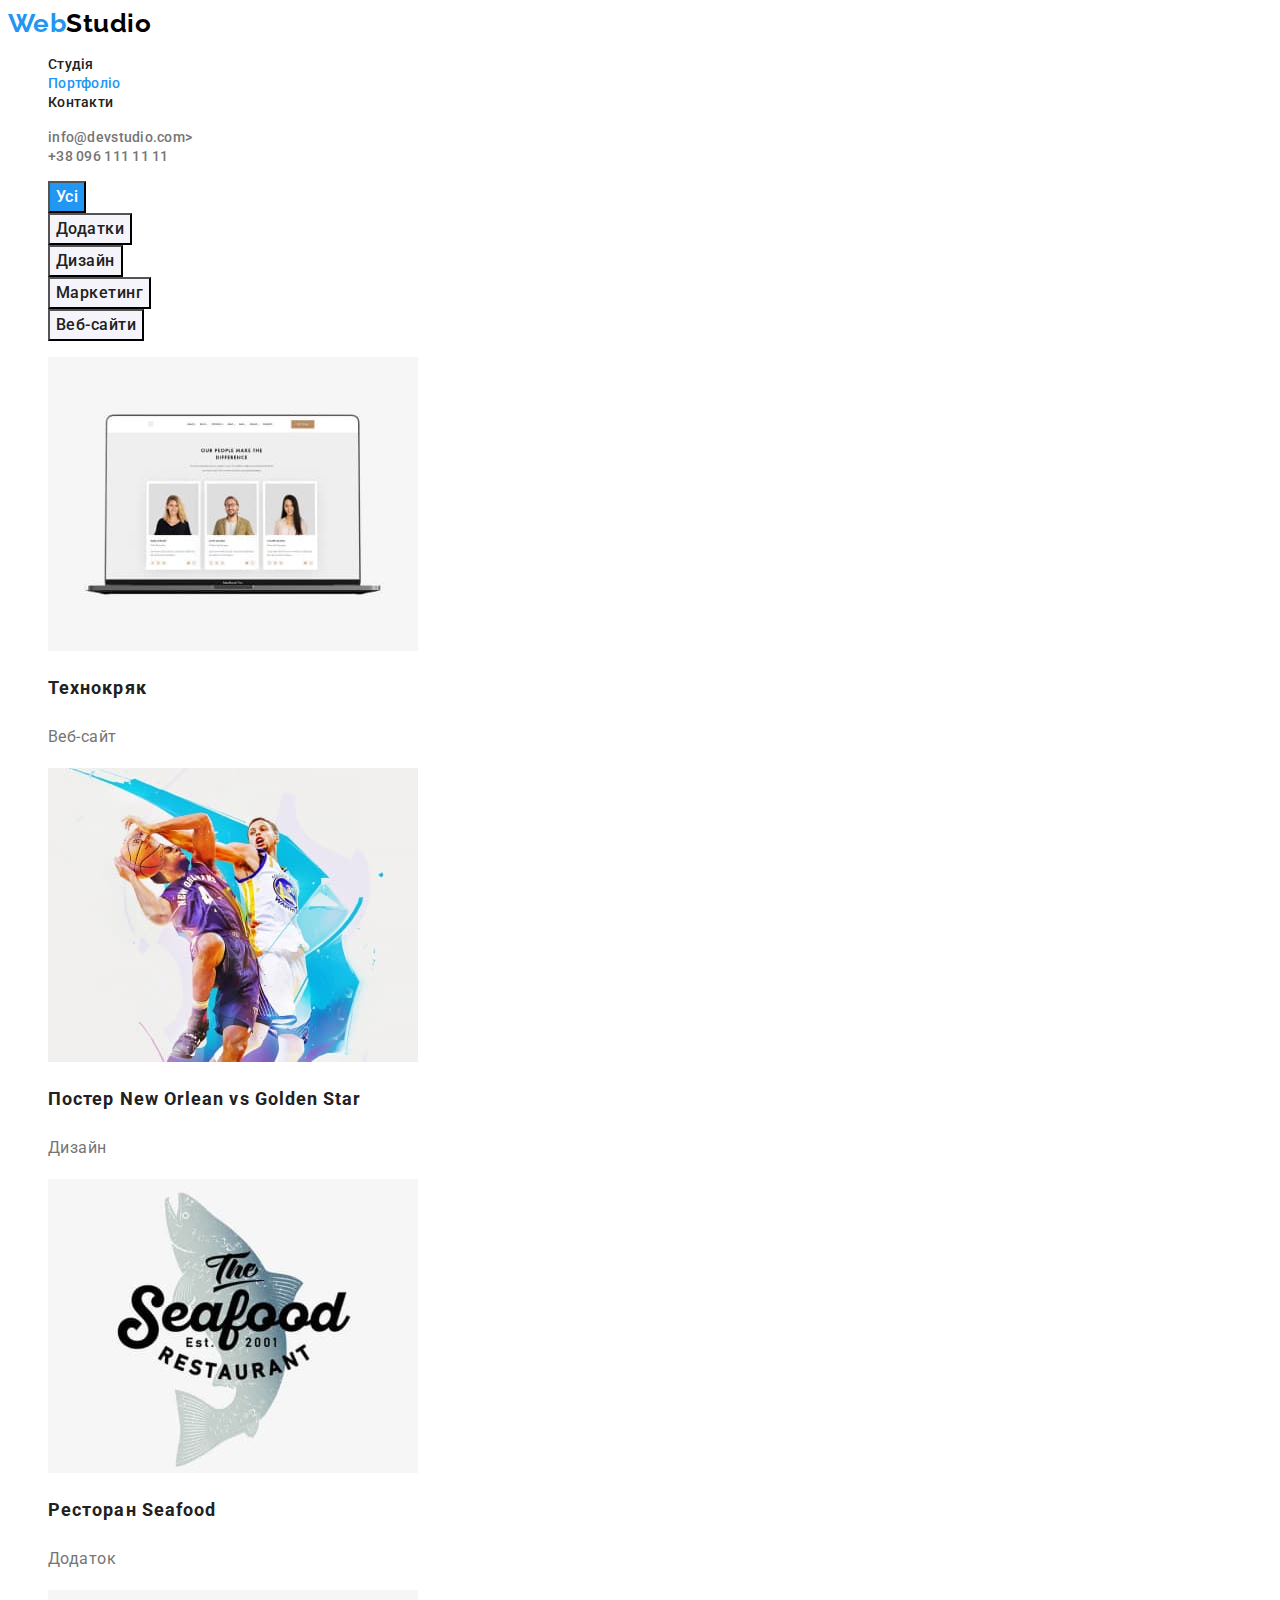
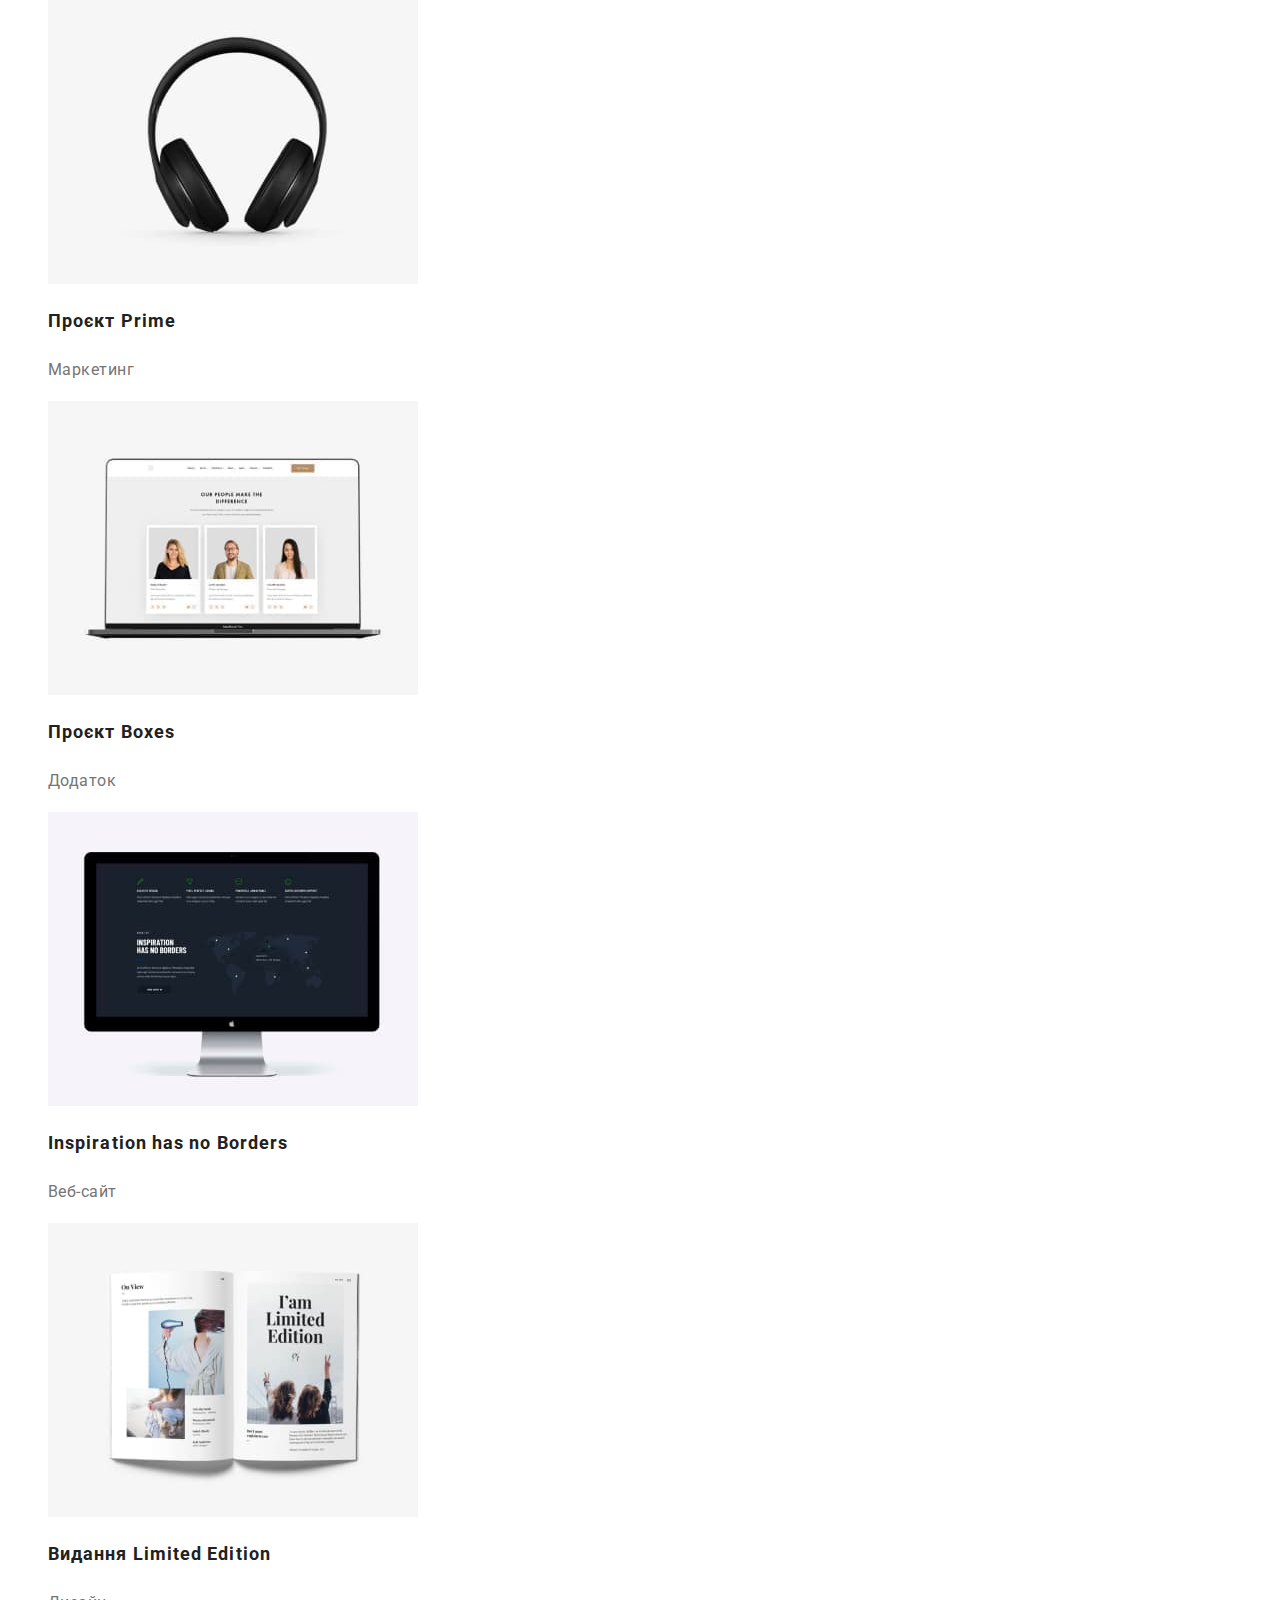
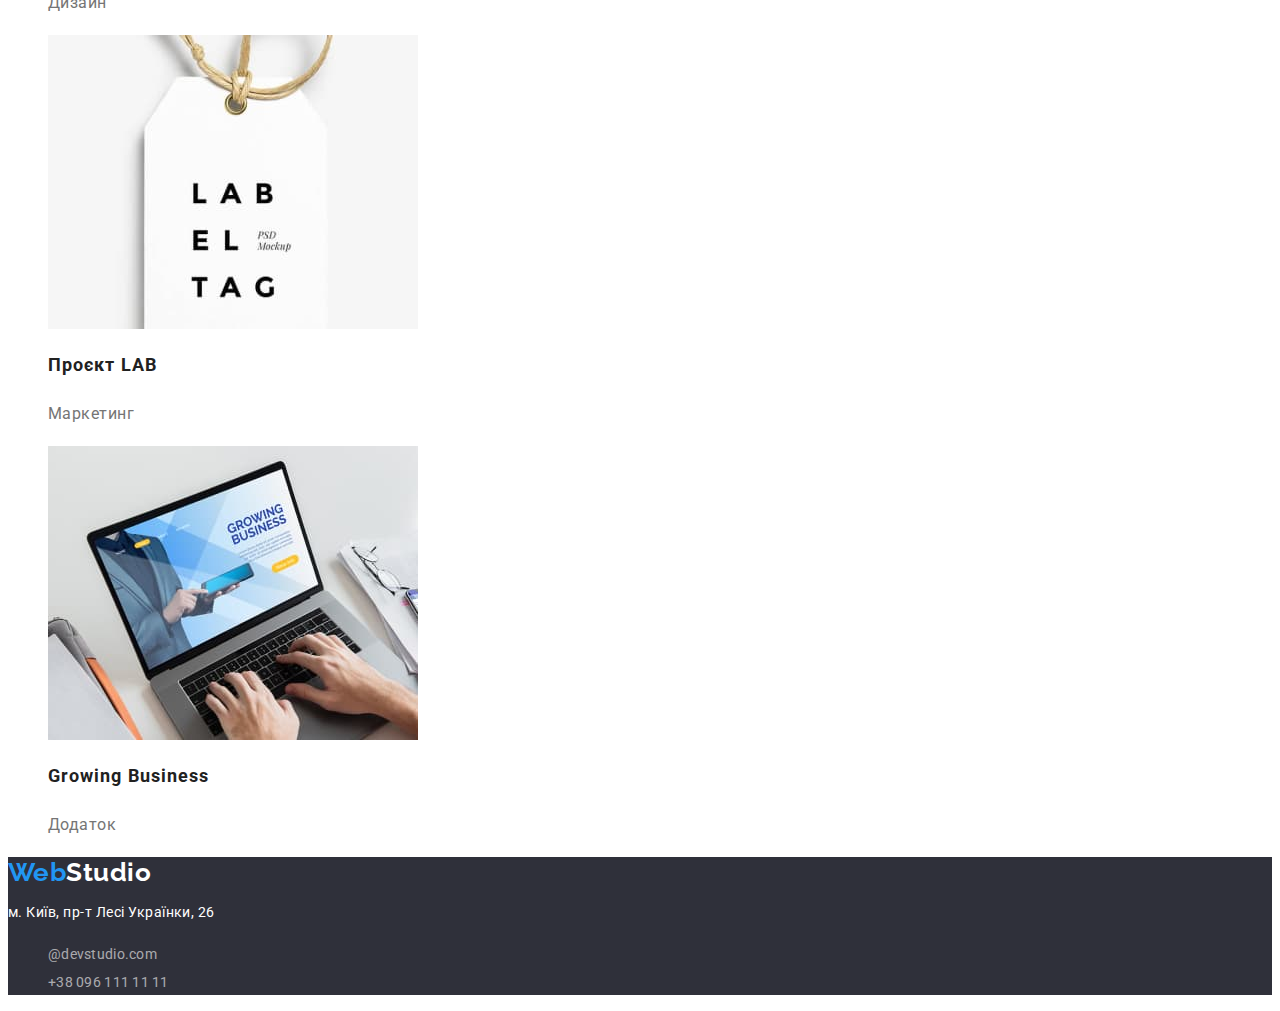
==== portfolio.html @ b54d109d "Initial commit" ====
<!DOCTYPE html>
<html lang="uk">
  <head>
    <meta charset="UTF-8" />
    <meta name="viewport" content="width=device-width, initial-scale=1.0" />
    <title>Portfolio</title>
    <link rel="preconnect" href="https://fonts.googleapis.com" />
    <link rel="preconnect" href="https://fonts.gstatic.com" crossorigin />
    <link
      href="https://fonts.googleapis.com/css2?family=Montserrat:wght@400;700&family=Raleway:wght@700&family=Roboto:wght@400;500;700;900&display=swap"
      rel="stylesheet"
    />
    <link rel="stylesheet" href="./css/styles.css" />
  </head>
  <body>
    <header class="header">
      <nav class="header-nav">
        <a class="logo" href="">Web<span class="dark">Studio</span></a>
        <ul class="header-list list">
          <li><a class="header-link link" href="./index.html">Студія</a></li>
          <li>
            <a class="header-link link current" href="./portfolio.html"
              >Портфоліо</a
            >
          </li>
          <li><a class="header-link link" href="">Контакти</a></li>
        </ul>
      </nav>
      <ul class="header-address list">
        <li>
          <a class="address-link link" href="mailto:info@devstudio.com"
            >info@devstudio.com></a
          >
        </li>
        <li>
          <a class="address-link link" href="tel:+380961111111"
            >+38 096 111 11 11</a
          >
        </li>
      </ul>
    </header>
    <main>
      <!-- <h1>Portfolio</h1> -->
      <section class="benefits">
        <ul class="list">
          <li><button type="button" class="btn primery">Усі</button></li>
          <li><button type="button" class="btn secondary">Додатки</button></li>
          <li><button type="button" class="btn secondary">Дизайн</button></li>
          <li>
            <button type="button" class="btn secondary">Маркетинг</button>
          </li>
          <li>
            <button type="button" class="btn secondary">Веб-сайти</button>
          </li>
        </ul>
        <ul class="benefits-item list">
          <li>
            <a class="link" href="">
              <img src="./images/img(2-1).jpg" alt="Веб-сайт" width="370" />
              <h2 class="benefits-title">Технокряк</h2>
              <p class="benefits-text">Веб-сайт</p>
            </a>
          </li>
          <li>
            <a class="link" href="">
              <img src="./images/img(2-2).jpg" alt="Дизайн" width="370" />
              <h2 class="benefits-title">Постер New Orlean vs Golden Star</h2>
              <p class="benefits-text">Дизайн</p>
            </a>
          </li>
          <li>
            <a class="link" href="">
              <img src="./images/img(2-3).jpg" alt="Додаток" width="370" />
              <h2 class="benefits-title">Ресторан Seafood</h2>
              <p class="benefits-text">Додаток</p>
            </a>
          </li>
          <li>
            <a class="link" href="">
              <img src="./images/img(2-4).jpg" alt="Маркетинг" width="370" />
              <h2 class="benefits-title">Проєкт Prime</h2>
              <p class="benefits-text">Маркетинг</p>
            </a>
          </li>
          <li>
            <a class="link" href="">
              <img src="./images/img(2-5).jpg" alt="Додаток" width="370" />
              <h2 class="benefits-title">Проєкт Boxes</h2>
              <p class="benefits-text">Додаток</p>
            </a>
          </li>
          <li>
            <a class="link" href="">
              <img src="./images/img(2-6).jpg" alt="Веб-сайт" width="370" />
              <h2 class="benefits-title">Inspiration has no Borders</h2>
              <p class="benefits-text">Веб-сайт</p>
            </a>
          </li>
          <li>
            <a class="link" href="">
              <img src="./images/img(2-7).jpg" alt="Дизайн" width="370" />
              <h2 class="benefits-title">Видання Limited Edition</h2>
              <p class="benefits-text">Дизайн</p>
            </a>
          </li>
          <li>
            <a class="link" href="">
              <img src="./images/img(2-8).jpg" alt="Маркетинг" width="370" />
              <h2 class="benefits-title">Проєкт LAB</h2>
              <p class="benefits-text">Маркетинг</p>
            </a>
          </li>
          <li>
            <a class="link" href="">
              <img src="./images/img(2-9).jpg" alt="Додаток" width="370" />
              <h2 class="benefits-title">Growing Business</h2>
              <p class="benefits-text">Додаток</p>
            </a>
          </li>
        </ul>
      </section>
    </main>
    <footer class="footer">
      <a class="logo" href="">Web<span class="light">Studio</span></a>
      <address class="address">
        <p class="mailing-address">м. Київ, пр-т Лесі Українки, 26</p>
        <ul class="footer-address list">
          <li>
            <a class="address-link link" href="mailto:@devstudio.com"
              >@devstudio.com</a
            >
          </li>
          <li>
            <a class="address-link link" href="tel:+380961111111"
              >+38 096 111 11 11</a
            >
          </li>
        </ul>
      </address>
    </footer>
  </body>
</html>
---- css/styles.css ----
:root {
  --bg-color: #ffffff;
  --primary-color: #212121;
  --secondary-color: #757575;
  --logo-color-black: #000000;
  --black-color-light: rgba(255, 255, 255, 0.6);
  --white-color: #ffffff;
  --accent-color: #2196f3;
  --bg-light-color: #f5f4fa;
  --bg-accent-color: #2196f3;
  --bg-dark-color: #2f303a;
}

/*background-color*/

body {
  font-family: "Roboto", sans-serif;
  color: var(--primary-color);
  letter-spacing: 0.03em;
}

.list {
  list-style: none;
}
.link {
  text-decoration: none;
}

/* site header */
.header {
  background-color: var(--bg-color);
}

.logo {
  font-family: "Raleway", sans-serif;
  font-weight: 700;
  font-size: 26px;
  color: var(--accent-color);
  text-decoration: none;
}

.dark {
  color: var(--logo-color-black);
}

.light {
  color: var(--white-color);
}

.header-link {
  color: inherit;
  font-size: 14px;
  font-weight: 500;
  letter-spacing: 0.02em;
}

.header-link.current {
  color: var(--accent-color);
}

.header-link:hover,
.header-link:focus {
  color: var(--accent-color);
}
.footer {
  background-color: var(--bg-dark-color);
}
.address-link {
  color: var(--secondary-color);
  font-size: 14px;
  font-weight: 500;
  letter-spacing: 0.02em;
}

.footer .address-link {
  color: var(--black-color-light);
  font-size: 14px;
  font-weight: 400;
  line-height: 1.71;
}

.address-link:hover,
.address-link:focus {
  color: var(--accent-color);
}

/* site-main */
.hero {
  background-color: var(--bg-dark-color);
}
.hero-title {
  font-weight: 900;
  font-size: 44px;
  line-height: 1.36;
  letter-spacing: 0.06em;
  text-transform: uppercase;
  text-align: center;
  color: var(--white-color);
}
.hero-btn {
  font-family: "Roboto", sans-serif;
  font-weight: 700;
  font-size: 16px;
  line-height: 1.86;
  letter-spacing: 0.06em;
  text-align: center;
  cursor: pointer;
  color: var(--white-color);
  background-color: var(--bg-accent-color);
}

/* features */
.features-title {
  font-size: 14px;
  text-transform: uppercase;
}
.features-text {
  font-size: 14px;
  line-height: 1.71;
  color: var(--secondary-color);
}

/* work */
.work-title {
  font-size: 36px;
  text-align: center;
}

/* team */
.team {
  background-color: var(--bg-light-color);
}
.team-title-main {
  font-size: 36px;
  text-align: center;
}
.team-title-name {
  font-size: inherit;
  font-weight: 500;
  text-align: center;
}
.position {
  text-align: center;
  color: var(--secondary-color);
  font-size: inherit;
}

/* site-portfolio */

.btn:hover,
.btn:focus {
  color: var(--white-color);
  background-color: var(--bg-accent-color);
}
.btn {
  font-family: "Roboto", sans-serif;
  color: var(--primary-color);
  font-weight: 500;
  font-size: 16px;
  line-height: 1.63;
  text-align: center;
  cursor: pointer;
  letter-spacing: 0.03em;
}

.primery {
  background-color: var(--bg-accent-color);
  color: var(--white-color);
}
.secondary {
  color: var(--primary-color);
  background-color: var(--bg-light-color);
}

/* site benefits */
.benefits {
  background-color: var(--bg-color);
}
.benefits-title {
  color: var(--primary-color);
  font-size: 18px;
  line-height: 2;
  letter-spacing: 0.06em;
}

.benefits-text {
  font-size: 16px;
  line-height: 1.88;
  color: var(--secondary-color);
  font-weight: 400;
}

/* site-footer */
.address {
  font-style: normal;
  font-weight: 400;
  line-height: 1.71;
}

.mailing-address {
  color: var(--white-color);
  font-size: 14px;
  line-height: 1.71;
}
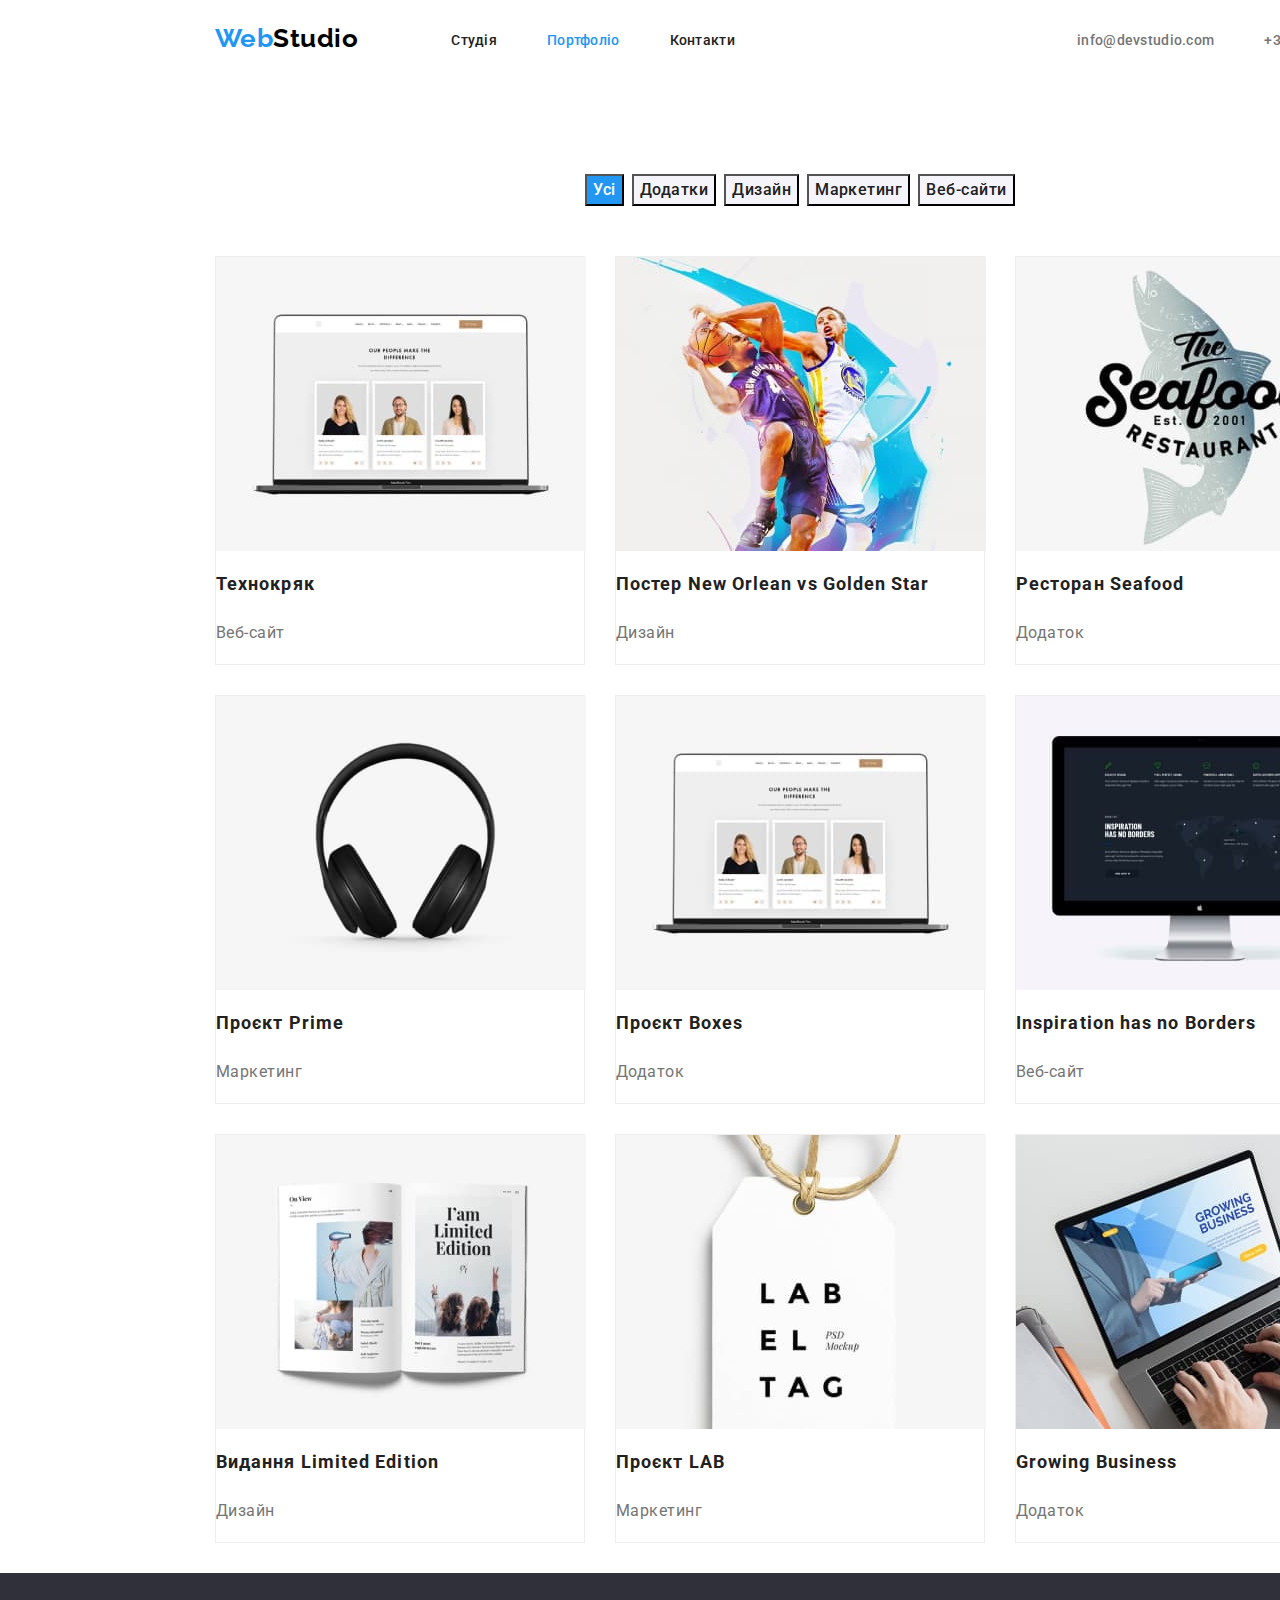
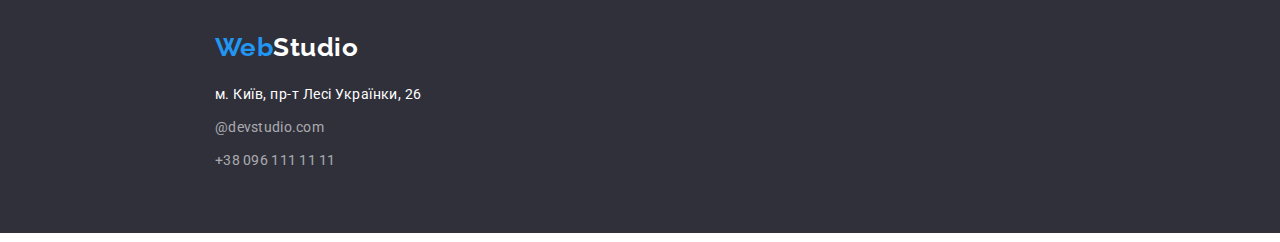
==== commit e0a63b31: "hw-03" ====
--- a/portfolio.html
+++ b/portfolio.html
@@ -10,133 +10,158 @@
       href="https://fonts.googleapis.com/css2?family=Montserrat:wght@400;700&family=Raleway:wght@700&family=Roboto:wght@400;500;700;900&display=swap"
       rel="stylesheet"
     />
+    <link
+      rel="stylesheet"
+      href="https://cdnjs.cloudflare.com/ajax/libs/modern-normalize/2.0.0/modern-normalize.min.css"
+    />
     <link rel="stylesheet" href="./css/styles.css" />
   </head>
   <body>
     <header class="header">
-      <nav class="header-nav">
-        <a class="logo" href="">Web<span class="dark">Studio</span></a>
-        <ul class="header-list list">
-          <li><a class="header-link link" href="./index.html">Студія</a></li>
-          <li>
-            <a class="header-link link current" href="./portfolio.html"
-              >Портфоліо</a
-            >
-          </li>
-          <li><a class="header-link link" href="">Контакти</a></li>
-        </ul>
-      </nav>
-      <ul class="header-address list">
-        <li>
-          <a class="address-link link" href="mailto:info@devstudio.com"
-            >info@devstudio.com></a
-          >
-        </li>
-        <li>
-          <a class="address-link link" href="tel:+380961111111"
-            >+38 096 111 11 11</a
-          >
-        </li>
-      </ul>
+      <div class="header-container">
+        <div class="container main-nav">
+          <nav class="header-nav">
+            <a class="logo" href="">Web<span class="dark">Studio</span></a>
+            <ul class="header-list list">
+              <li class="item">
+                <a class="header-link link" href="./index.html">Студія</a>
+              </li>
+              <li class="item">
+                <a class="header-link link current" href="./portfolio.html"
+                  >Портфоліо</a
+                >
+              </li>
+              <li class="item">
+                <a class="header-link link" href="">Контакти</a>
+              </li>
+            </ul>
+          </nav>
+
+          <ul class="header-address list">
+            <li class="item">
+              <a class="address-link link" href="mailto:info@devstudio.com"
+                >info@devstudio.com</a
+              >
+            </li>
+            <li class="item">
+              <a class="address-link link" href="tel:+380961111111"
+                >+38 096 111 11 11</a
+              >
+            </li>
+          </ul>
+        </div>
+      </div>
     </header>
     <main>
       <!-- <h1>Portfolio</h1> -->
+
       <section class="benefits">
-        <ul class="list">
-          <li><button type="button" class="btn primery">Усі</button></li>
-          <li><button type="button" class="btn secondary">Додатки</button></li>
-          <li><button type="button" class="btn secondary">Дизайн</button></li>
-          <li>
-            <button type="button" class="btn secondary">Маркетинг</button>
-          </li>
-          <li>
-            <button type="button" class="btn secondary">Веб-сайти</button>
-          </li>
-        </ul>
-        <ul class="benefits-item list">
-          <li>
-            <a class="link" href="">
-              <img src="./images/img(2-1).jpg" alt="Веб-сайт" width="370" />
-              <h2 class="benefits-title">Технокряк</h2>
-              <p class="benefits-text">Веб-сайт</p>
-            </a>
-          </li>
-          <li>
-            <a class="link" href="">
-              <img src="./images/img(2-2).jpg" alt="Дизайн" width="370" />
-              <h2 class="benefits-title">Постер New Orlean vs Golden Star</h2>
-              <p class="benefits-text">Дизайн</p>
-            </a>
-          </li>
-          <li>
-            <a class="link" href="">
-              <img src="./images/img(2-3).jpg" alt="Додаток" width="370" />
-              <h2 class="benefits-title">Ресторан Seafood</h2>
-              <p class="benefits-text">Додаток</p>
-            </a>
-          </li>
-          <li>
-            <a class="link" href="">
-              <img src="./images/img(2-4).jpg" alt="Маркетинг" width="370" />
-              <h2 class="benefits-title">Проєкт Prime</h2>
-              <p class="benefits-text">Маркетинг</p>
-            </a>
-          </li>
-          <li>
-            <a class="link" href="">
-              <img src="./images/img(2-5).jpg" alt="Додаток" width="370" />
-              <h2 class="benefits-title">Проєкт Boxes</h2>
-              <p class="benefits-text">Додаток</p>
-            </a>
-          </li>
-          <li>
-            <a class="link" href="">
-              <img src="./images/img(2-6).jpg" alt="Веб-сайт" width="370" />
-              <h2 class="benefits-title">Inspiration has no Borders</h2>
-              <p class="benefits-text">Веб-сайт</p>
-            </a>
-          </li>
-          <li>
-            <a class="link" href="">
-              <img src="./images/img(2-7).jpg" alt="Дизайн" width="370" />
-              <h2 class="benefits-title">Видання Limited Edition</h2>
-              <p class="benefits-text">Дизайн</p>
-            </a>
-          </li>
-          <li>
-            <a class="link" href="">
-              <img src="./images/img(2-8).jpg" alt="Маркетинг" width="370" />
-              <h2 class="benefits-title">Проєкт LAB</h2>
-              <p class="benefits-text">Маркетинг</p>
-            </a>
-          </li>
-          <li>
-            <a class="link" href="">
-              <img src="./images/img(2-9).jpg" alt="Додаток" width="370" />
-              <h2 class="benefits-title">Growing Business</h2>
-              <p class="benefits-text">Додаток</p>
-            </a>
-          </li>
-        </ul>
+        <div class="container">
+          <ul class="benefits-list list">
+            <li class="item">
+              <button type="button" class="btn primery">Усі</button>
+            </li>
+            <li class="item">
+              <button type="button" class="btn secondary">Додатки</button>
+            </li>
+            <li class="item">
+              <button type="button" class="btn secondary">Дизайн</button>
+            </li>
+            <li class="item">
+              <button type="button" class="btn secondary">Маркетинг</button>
+            </li>
+            <li class="item">
+              <button type="button" class="btn secondary">Веб-сайти</button>
+            </li>
+          </ul>
+
+          <ul class="benefits-item list">
+            <li class="item">
+              <a class="link" href="">
+                <img src="./images/img(2-1).jpg" alt="Веб-сайт" width="370" />
+                <h2 class="benefits-title">Технокряк</h2>
+                <p class="benefits-text">Веб-сайт</p>
+              </a>
+            </li>
+            <li class="item">
+              <a class="link" href="">
+                <img src="./images/img(2-2).jpg" alt="Дизайн" width="370" />
+                <h2 class="benefits-title">Постер New Orlean vs Golden Star</h2>
+                <p class="benefits-text">Дизайн</p>
+              </a>
+            </li>
+            <li class="item">
+              <a class="link" href="">
+                <img src="./images/img(2-3).jpg" alt="Додаток" width="370" />
+                <h2 class="benefits-title">Ресторан Seafood</h2>
+                <p class="benefits-text">Додаток</p>
+              </a>
+            </li>
+            <li class="item">
+              <a class="link" href="">
+                <img src="./images/img(2-4).jpg" alt="Маркетинг" width="370" />
+                <h2 class="benefits-title">Проєкт Prime</h2>
+                <p class="benefits-text">Маркетинг</p>
+              </a>
+            </li>
+            <li class="item">
+              <a class="link" href="">
+                <img src="./images/img(2-5).jpg" alt="Додаток" width="370" />
+                <h2 class="benefits-title">Проєкт Boxes</h2>
+                <p class="benefits-text">Додаток</p>
+              </a>
+            </li>
+            <li class="item">
+              <a class="link" href="">
+                <img src="./images/img(2-6).jpg" alt="Веб-сайт" width="370" />
+                <h2 class="benefits-title">Inspiration has no Borders</h2>
+                <p class="benefits-text">Веб-сайт</p>
+              </a>
+            </li>
+            <li class="item">
+              <a class="link" href="">
+                <img src="./images/img(2-7).jpg" alt="Дизайн" width="370" />
+                <h2 class="benefits-title">Видання Limited Edition</h2>
+                <p class="benefits-text">Дизайн</p>
+              </a>
+            </li>
+            <li class="item">
+              <a class="link" href="">
+                <img src="./images/img(2-8).jpg" alt="Маркетинг" width="370" />
+                <h2 class="benefits-title">Проєкт LAB</h2>
+                <p class="benefits-text">Маркетинг</p>
+              </a>
+            </li>
+            <li class="item">
+              <a class="link" href="">
+                <img src="./images/img(2-9).jpg" alt="Додаток" width="370" />
+                <h2 class="benefits-title">Growing Business</h2>
+                <p class="benefits-text">Додаток</p>
+              </a>
+            </li>
+          </ul>
+        </div>
       </section>
     </main>
     <footer class="footer">
-      <a class="logo" href="">Web<span class="light">Studio</span></a>
-      <address class="address">
-        <p class="mailing-address">м. Київ, пр-т Лесі Українки, 26</p>
-        <ul class="footer-address list">
-          <li>
-            <a class="address-link link" href="mailto:@devstudio.com"
-              >@devstudio.com</a
-            >
-          </li>
-          <li>
-            <a class="address-link link" href="tel:+380961111111"
-              >+38 096 111 11 11</a
-            >
-          </li>
-        </ul>
-      </address>
+      <div class="container">
+        <a class="logo" href="">Web<span class="light">Studio</span></a>
+        <address class="address">
+          <p class="mailing-address">м. Київ, пр-т Лесі Українки, 26</p>
+          <ul class="footer-address list">
+            <li class="item">
+              <a class="address-link link" href="mailto:@devstudio.com"
+                >@devstudio.com</a
+              >
+            </li>
+            <li class="item">
+              <a class="address-link link" href="tel:+380961111111"
+                >+38 096 111 11 11</a
+              >
+            </li>
+          </ul>
+        </address>
+      </div>
     </footer>
   </body>
 </html>
--- a/css/styles.css
+++ b/css/styles.css
@@ -12,15 +12,37 @@
 }
 
 /*background-color*/
+html {
+  box-sizing: border-box;
+}
+
+.container {
+  width: 1200px;
+  padding-left: 15px;
+  padding-right: 15px;
+  margin-right: auto;
+  margin-left: auto;
+
+  /* outline: 2px solid teal; */
+}
+.main-nav {
+  display: flex;
+}
 
 body {
   font-family: "Roboto", sans-serif;
   color: var(--primary-color);
   letter-spacing: 0.03em;
-}
-
+  width: 1600px;
+  /* margin: 0; */
+}
+img {
+  display: block;
+}
 .list {
   list-style: none;
+  padding: 0;
+  margin: 0;
 }
 .link {
   text-decoration: none;
@@ -32,6 +54,7 @@
 }
 
 .logo {
+  display: block;
   font-family: "Raleway", sans-serif;
   font-weight: 700;
   font-size: 26px;
@@ -39,6 +62,21 @@
   text-decoration: none;
 }
 
+.header-nav .logo {
+  display: inline-block;
+  margin-top: 0;
+  padding-top: 24px;
+  padding-bottom: 25px;
+}
+.header-nav {
+  display: flex;
+}
+
+.main-nav {
+  display: flex;
+  align-items: center;
+}
+
 .dark {
   color: var(--logo-color-black);
 }
@@ -47,14 +85,47 @@
   color: var(--white-color);
 }
 
+.header-list {
+  display: flex;
+  margin-left: 93px;
+}
+
+.header-list .item {
+  margin-right: 50px;
+  /* outline: 1px solid tomato; */
+}
+
+/* !!!!!!! */
+.header-address {
+  display: flex;
+  margin-left: auto;
+}
+
+.header-address .item + .item {
+  margin-left: 50px;
+}
+
+/* чистимо крайню геометрію */
+.header-list .item:last-child {
+  margin-right: 0;
+}
+
 .header-link {
+  display: block;
   color: inherit;
   font-size: 14px;
   font-weight: 500;
   letter-spacing: 0.02em;
+  padding-top: 32px;
+  padding-bottom: 32px;
+}
+
+.header-container {
+  margin-bottom: 94px;
 }
 
 .header-link.current {
+  display: block;
   color: var(--accent-color);
 }
 
@@ -65,11 +136,21 @@
 .footer {
   background-color: var(--bg-dark-color);
 }
+.footer .logo {
+  display: inline-block;
+  margin-bottom: 20px;
+  margin-top: 0;
+  padding-top: 60px;
+}
 .address-link {
+  display: block;
   color: var(--secondary-color);
   font-size: 14px;
   font-weight: 500;
   letter-spacing: 0.02em;
+  margin: 0;
+  padding-top: 32px;
+  padding-bottom: 32px;
 }
 
 .footer .address-link {
@@ -77,6 +158,16 @@
   font-size: 14px;
   font-weight: 400;
   line-height: 1.71;
+  padding-top: 0;
+  padding-bottom: 0;
+}
+
+.footer-address .item {
+  margin-bottom: 9px;
+}
+
+.footer-address .item:last-child {
+  padding-bottom: 60px;
 }
 
 .address-link:hover,
@@ -87,6 +178,7 @@
 /* site-main */
 .hero {
   background-color: var(--bg-dark-color);
+  text-align: center;
 }
 .hero-title {
   font-weight: 900;
@@ -96,8 +188,18 @@
   text-transform: uppercase;
   text-align: center;
   color: var(--white-color);
-}
+  padding-top: 200px;
+  margin-top: 0;
+  margin-bottom: 30px;
+  max-width: 696px;
+  margin-right: auto;
+  margin-left: auto;
+
+  /* outline: 2px solid tomato; */
+}
+
 .hero-btn {
+  display: inline-block;
   font-family: "Roboto", sans-serif;
   font-weight: 700;
   font-size: 16px;
@@ -107,23 +209,68 @@
   cursor: pointer;
   color: var(--white-color);
   background-color: var(--bg-accent-color);
+  border-radius: 4px;
+  padding: 10px 32px;
+  min-width: 216px;
+  height: 50px;
+}
+.hero-main {
+  padding-bottom: 200px;
 }
 
 /* features */
+
+.features-list {
+  display: flex;
+  padding-top: 94px;
+  margin-bottom: 94px;
+}
+
+.features-list .features-item {
+  width: 270px;
+}
+
 .features-title {
   font-size: 14px;
   text-transform: uppercase;
-}
+  margin-top: 0;
+  margin-bottom: 10px;
+}
+
 .features-text {
   font-size: 14px;
   line-height: 1.71;
   color: var(--secondary-color);
+  padding-top: 0;
+  padding-bottom: 0;
+  margin: 0;
+}
+
+.features-item {
+  margin-right: 30px;
+}
+
+.features-item:last-child {
+  margin-right: 0;
 }
 
 /* work */
+.work-list {
+  display: flex;
+  margin-bottom: 94px;
+}
+.work-list .item {
+  margin-right: 30px;
+}
+.work-list .item:last-child {
+  margin-right: 0;
+}
+
 .work-title {
   font-size: 36px;
   text-align: center;
+  margin-top: 0;
+  margin-bottom: 50px;
 }
 
 /* team */
@@ -131,18 +278,52 @@
   background-color: var(--bg-light-color);
 }
 .team-title-main {
+  display: block;
   font-size: 36px;
   text-align: center;
+  padding-top: 94px;
+  margin-top: 0;
+  margin-bottom: 50px;
 }
 .team-title-name {
   font-size: inherit;
   font-weight: 500;
   text-align: center;
-}
+  margin-top: 0;
+  margin-bottom: 10px;
+  padding-top: 0;
+  padding-right: 0;
+}
+
+.team-image {
+  margin-bottom: 30px;
+}
+
 .position {
+  display: block;
   text-align: center;
   color: var(--secondary-color);
   font-size: inherit;
+  margin-bottom: 30px;
+  margin-top: 0;
+}
+.team-list {
+  display: flex;
+  text-align: center;
+  margin-right: auto;
+  margin-left: auto;
+  padding-bottom: 94px;
+}
+
+.team-list .item {
+  margin-right: 30px;
+  border-radius: 0 0 4px 4px;
+  box-shadow: 0 2px 1px 0 rgba(0, 0, 0, 0.2), 0 1px 1px 0 rgba(0, 0, 0, 0.14),
+    0 1px 3px 0 rgba(0, 0, 0, 0.12);
+  background: #fff;
+}
+.team-list .item:last-child {
+  margin-right: 0;
 }
 
 /* site-portfolio */
@@ -173,9 +354,56 @@
 }
 
 /* site benefits */
+
 .benefits {
   background-color: var(--bg-color);
-}
+  margin-left: auto;
+  margin-right: auto;
+}
+
+.benefits-list {
+  display: flex;
+}
+
+/* .benefits-item .item{
+  width:calc((100% - 60px)/3);
+} */
+
+.benefits-list .item {
+  margin-right: 8px;
+  margin-bottom: 50px;
+}
+.benefits-list {
+  justify-content: center;
+}
+
+.benefits-list .item:last-child {
+  margin-right: 0;
+}
+
+.benefits-item {
+  display: flex;
+  flex-wrap: wrap;
+}
+
+.benefits-item .item {
+  border: 1px solid #eee;
+  width: 370px;
+  margin-right: 30px;
+  margin-bottom: 30px;
+}
+
+.benefits-item .item:nth-child(3n) {
+  margin-right: 0;
+}
+
+.benefits-item .item:nth-child(-1 + n) {
+  margin-bottom: 0;
+}
+
+/* .test{
+  background: tomato; */
+
 .benefits-title {
   color: var(--primary-color);
   font-size: 18px;
@@ -201,4 +429,8 @@
   color: var(--white-color);
   font-size: 14px;
   line-height: 1.71;
-}
+  margin-bottom: 9px;
+  margin-top: 0;
+  padding-top: 0;
+  padding-bottom: 0;
+}
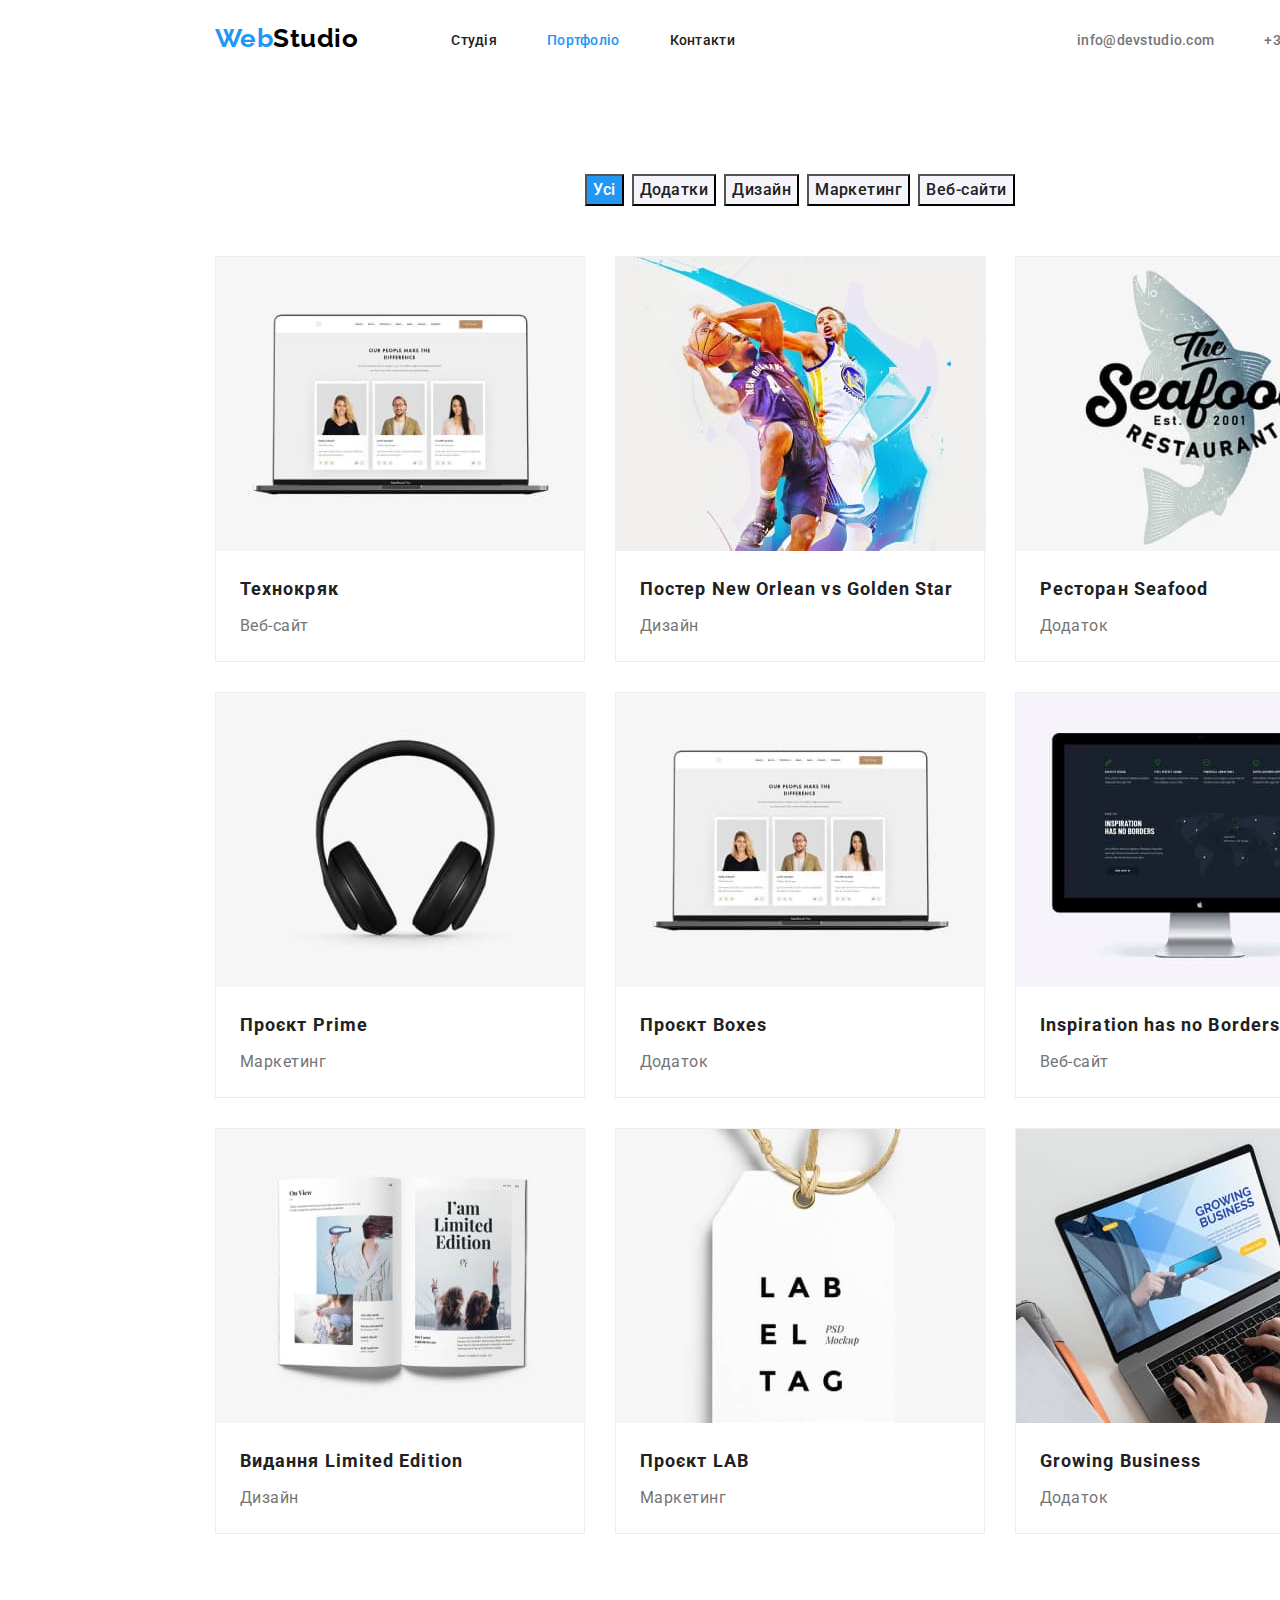
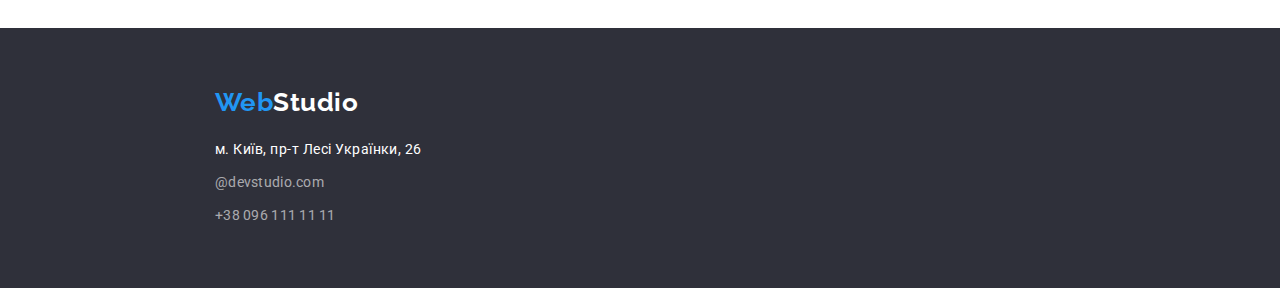
==== commit c676e035: "hw-03" ====
--- a/portfolio.html
+++ b/portfolio.html
@@ -78,63 +78,108 @@
           <ul class="benefits-item list">
             <li class="item">
               <a class="link" href="">
-                <img src="./images/img(2-1).jpg" alt="Веб-сайт" width="370" />
+                <img
+                  class="benefits-image"
+                  src="./images/img(2-1).jpg"
+                  alt="Веб-сайт"
+                  width="370"
+                />
                 <h2 class="benefits-title">Технокряк</h2>
                 <p class="benefits-text">Веб-сайт</p>
               </a>
             </li>
             <li class="item">
               <a class="link" href="">
-                <img src="./images/img(2-2).jpg" alt="Дизайн" width="370" />
+                <img
+                  class="benefits-image"
+                  src="./images/img(2-2).jpg"
+                  alt="Дизайн"
+                  width="370"
+                />
                 <h2 class="benefits-title">Постер New Orlean vs Golden Star</h2>
                 <p class="benefits-text">Дизайн</p>
               </a>
             </li>
             <li class="item">
               <a class="link" href="">
-                <img src="./images/img(2-3).jpg" alt="Додаток" width="370" />
+                <img
+                  class="benefits-image"
+                  src="./images/img(2-3).jpg"
+                  alt="Додаток"
+                  width="370"
+                />
                 <h2 class="benefits-title">Ресторан Seafood</h2>
                 <p class="benefits-text">Додаток</p>
               </a>
             </li>
             <li class="item">
               <a class="link" href="">
-                <img src="./images/img(2-4).jpg" alt="Маркетинг" width="370" />
+                <img
+                  class="benefits-image"
+                  src="./images/img(2-4).jpg"
+                  alt="Маркетинг"
+                  width="370"
+                />
                 <h2 class="benefits-title">Проєкт Prime</h2>
                 <p class="benefits-text">Маркетинг</p>
               </a>
             </li>
             <li class="item">
               <a class="link" href="">
-                <img src="./images/img(2-5).jpg" alt="Додаток" width="370" />
+                <img
+                  class="benefits-image"
+                  src="./images/img(2-5).jpg"
+                  alt="Додаток"
+                  width="370"
+                />
                 <h2 class="benefits-title">Проєкт Boxes</h2>
                 <p class="benefits-text">Додаток</p>
               </a>
             </li>
             <li class="item">
               <a class="link" href="">
-                <img src="./images/img(2-6).jpg" alt="Веб-сайт" width="370" />
+                <img
+                  class="benefits-image"
+                  src="./images/img(2-6).jpg"
+                  alt="Веб-сайт"
+                  width="370"
+                />
                 <h2 class="benefits-title">Inspiration has no Borders</h2>
                 <p class="benefits-text">Веб-сайт</p>
               </a>
             </li>
             <li class="item">
               <a class="link" href="">
-                <img src="./images/img(2-7).jpg" alt="Дизайн" width="370" />
+                <img
+                  class="benefits-image"
+                  src="./images/img(2-7).jpg"
+                  alt="Дизайн"
+                  width="370"
+                />
                 <h2 class="benefits-title">Видання Limited Edition</h2>
                 <p class="benefits-text">Дизайн</p>
               </a>
             </li>
             <li class="item">
               <a class="link" href="">
-                <img src="./images/img(2-8).jpg" alt="Маркетинг" width="370" />
+                <img
+                  class="benefits-image"
+                  src="./images/img(2-8).jpg"
+                  alt="Маркетинг"
+                  width="370"
+                />
                 <h2 class="benefits-title">Проєкт LAB</h2>
                 <p class="benefits-text">Маркетинг</p>
               </a>
             </li>
             <li class="item">
               <a class="link" href="">
-                <img src="./images/img(2-9).jpg" alt="Додаток" width="370" />
+                <img
+                  class="benefits-image"
+                  src="./images/img(2-9).jpg"
+                  alt="Додаток"
+                  width="370"
+                />
                 <h2 class="benefits-title">Growing Business</h2>
                 <p class="benefits-text">Додаток</p>
               </a>
--- a/css/styles.css
+++ b/css/styles.css
@@ -44,6 +44,18 @@
   padding: 0;
   margin: 0;
 }
+h1,
+h2,
+h3,
+h4,
+h5,
+h6,
+p,
+ul {
+  padding: 0;
+  margin: 0;
+}
+
 .link {
   text-decoration: none;
 }
@@ -363,19 +375,13 @@
 
 .benefits-list {
   display: flex;
-}
-
-/* .benefits-item .item{
-  width:calc((100% - 60px)/3);
-} */
+  justify-content: center;
+}
 
 .benefits-list .item {
   margin-right: 8px;
   margin-bottom: 50px;
 }
-.benefits-list {
-  justify-content: center;
-}
 
 .benefits-list .item:last-child {
   margin-right: 0;
@@ -384,31 +390,39 @@
 .benefits-item {
   display: flex;
   flex-wrap: wrap;
+  margin-bottom: 94px;
 }
 
 .benefits-item .item {
   border: 1px solid #eee;
-  width: 370px;
+  /* width: 370px; */
   margin-right: 30px;
   margin-bottom: 30px;
+  width: calc((100% - 60px) / 3);
 }
 
 .benefits-item .item:nth-child(3n) {
   margin-right: 0;
 }
 
-.benefits-item .item:nth-child(-1 + n) {
+.benefits-item .item:nth-last-child(-n + 3) {
   margin-bottom: 0;
 }
 
 /* .test{
   background: tomato; */
+.benefits-image {
+  margin-bottom: 20px;
+}
 
 .benefits-title {
   color: var(--primary-color);
   font-size: 18px;
   line-height: 2;
   letter-spacing: 0.06em;
+  padding-right: 24px;
+  padding-left: 24px;
+  margin-bottom: 4px;
 }
 
 .benefits-text {
@@ -416,6 +430,9 @@
   line-height: 1.88;
   color: var(--secondary-color);
   font-weight: 400;
+  padding-right: 24px;
+  padding-left: 24px;
+  padding-bottom: 20px;
 }
 
 /* site-footer */
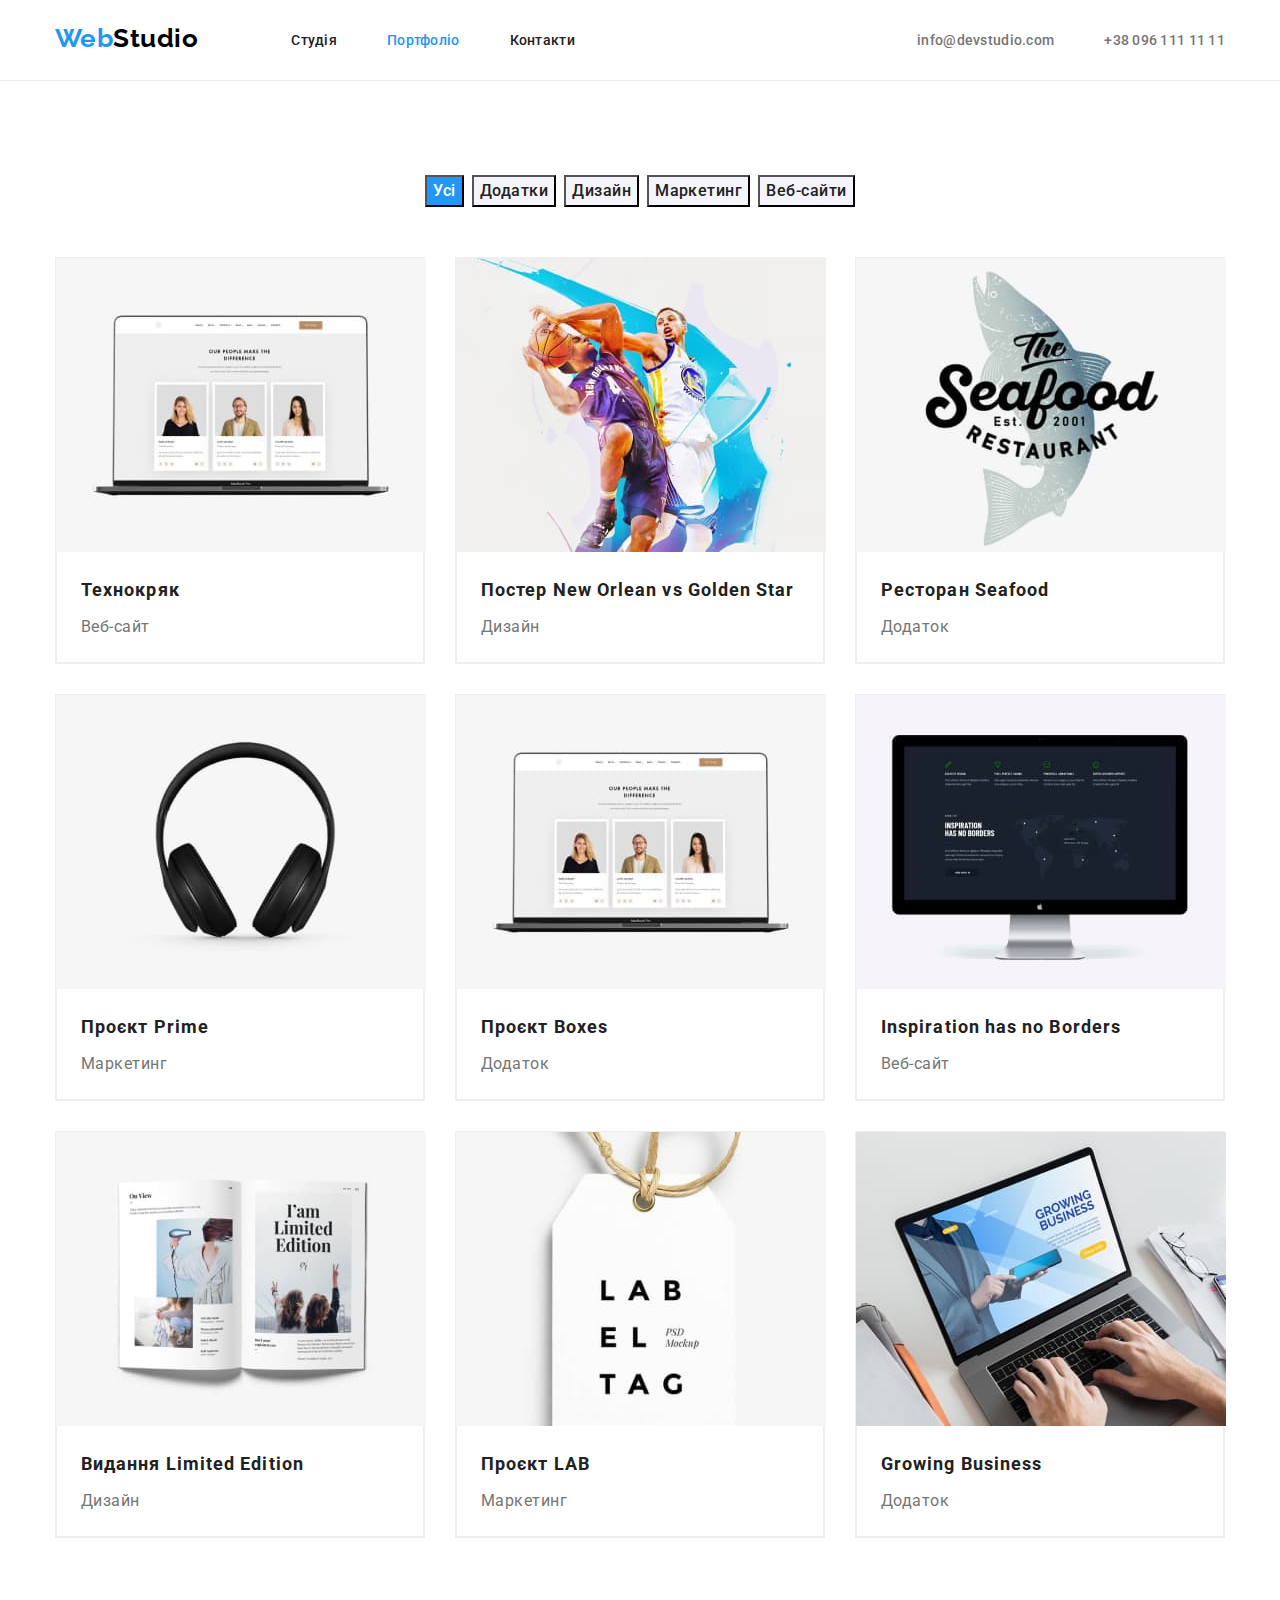
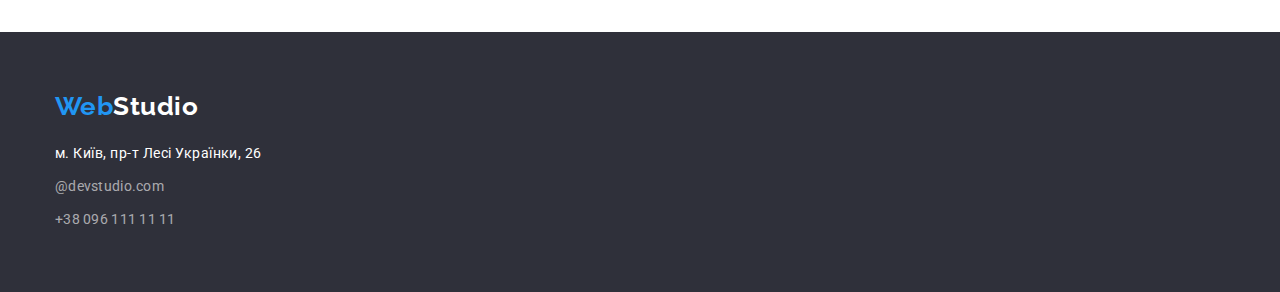
==== commit d8d902eb: "corrected hw-03" ====
--- a/portfolio.html
+++ b/portfolio.html
@@ -18,38 +18,36 @@
   </head>
   <body>
     <header class="header">
-      <div class="header-container">
-        <div class="container main-nav">
-          <nav class="header-nav">
-            <a class="logo" href="">Web<span class="dark">Studio</span></a>
-            <ul class="header-list list">
-              <li class="item">
-                <a class="header-link link" href="./index.html">Студія</a>
-              </li>
-              <li class="item">
-                <a class="header-link link current" href="./portfolio.html"
-                  >Портфоліо</a
-                >
-              </li>
-              <li class="item">
-                <a class="header-link link" href="">Контакти</a>
-              </li>
-            </ul>
-          </nav>
-
-          <ul class="header-address list">
+      <div class="container main-nav">
+        <nav class="header-nav">
+          <a class="logo" href="">Web<span class="dark">Studio</span></a>
+          <ul class="header-list list">
             <li class="item">
-              <a class="address-link link" href="mailto:info@devstudio.com"
-                >info@devstudio.com</a
+              <a class="header-link link" href="./index.html">Студія</a>
+            </li>
+            <li class="item">
+              <a class="header-link link current" href="./portfolio.html"
+                >Портфоліо</a
               >
             </li>
             <li class="item">
-              <a class="address-link link" href="tel:+380961111111"
-                >+38 096 111 11 11</a
-              >
+              <a class="header-link link" href="">Контакти</a>
             </li>
           </ul>
-        </div>
+        </nav>
+
+        <ul class="header-address list">
+          <li class="item">
+            <a class="address-link link" href="mailto:info@devstudio.com"
+              >info@devstudio.com</a
+            >
+          </li>
+          <li class="item">
+            <a class="address-link link" href="tel:+380961111111"
+              >+38 096 111 11 11</a
+            >
+          </li>
+        </ul>
       </div>
     </header>
     <main>
@@ -78,110 +76,85 @@
           <ul class="benefits-item list">
             <li class="item">
               <a class="link" href="">
-                <img
-                  class="benefits-image"
-                  src="./images/img(2-1).jpg"
-                  alt="Веб-сайт"
-                  width="370"
-                />
-                <h2 class="benefits-title">Технокряк</h2>
-                <p class="benefits-text">Веб-сайт</p>
+                <img src="./images/img(2-1).jpg" alt="Веб-сайт" width="370" />
+                <div class="title-text">
+                  <h2 class="benefits-title">Технокряк</h2>
+                  <p class="benefits-text">Веб-сайт</p>
+                </div>
               </a>
             </li>
             <li class="item">
               <a class="link" href="">
-                <img
-                  class="benefits-image"
-                  src="./images/img(2-2).jpg"
-                  alt="Дизайн"
-                  width="370"
-                />
-                <h2 class="benefits-title">Постер New Orlean vs Golden Star</h2>
-                <p class="benefits-text">Дизайн</p>
+                <img src="./images/img(2-2).jpg" alt="Дизайн" width="370" />
+                <div class="title-text">
+                  <h2 class="benefits-title">
+                    Постер New Orlean vs Golden Star
+                  </h2>
+                  <p class="benefits-text">Дизайн</p>
+                </div>
               </a>
             </li>
             <li class="item">
               <a class="link" href="">
-                <img
-                  class="benefits-image"
-                  src="./images/img(2-3).jpg"
-                  alt="Додаток"
-                  width="370"
-                />
-                <h2 class="benefits-title">Ресторан Seafood</h2>
-                <p class="benefits-text">Додаток</p>
+                <img src="./images/img(2-3).jpg" alt="Додаток" width="370" />
+                <div class="title-text">
+                  <h2 class="benefits-title">Ресторан Seafood</h2>
+                  <p class="benefits-text">Додаток</p>
+                </div>
               </a>
             </li>
             <li class="item">
               <a class="link" href="">
-                <img
-                  class="benefits-image"
-                  src="./images/img(2-4).jpg"
-                  alt="Маркетинг"
-                  width="370"
-                />
-                <h2 class="benefits-title">Проєкт Prime</h2>
-                <p class="benefits-text">Маркетинг</p>
+                <img src="./images/img(2-4).jpg" alt="Маркетинг" width="370" />
+                <div class="title-text">
+                  <h2 class="benefits-title">Проєкт Prime</h2>
+                  <p class="benefits-text">Маркетинг</p>
+                </div>
               </a>
             </li>
             <li class="item">
               <a class="link" href="">
-                <img
-                  class="benefits-image"
-                  src="./images/img(2-5).jpg"
-                  alt="Додаток"
-                  width="370"
-                />
-                <h2 class="benefits-title">Проєкт Boxes</h2>
-                <p class="benefits-text">Додаток</p>
+                <img src="./images/img(2-5).jpg" alt="Додаток" width="370" />
+                <div class="title-text">
+                  <h2 class="benefits-title">Проєкт Boxes</h2>
+                  <p class="benefits-text">Додаток</p>
+                </div>
               </a>
             </li>
             <li class="item">
               <a class="link" href="">
-                <img
-                  class="benefits-image"
-                  src="./images/img(2-6).jpg"
-                  alt="Веб-сайт"
-                  width="370"
-                />
-                <h2 class="benefits-title">Inspiration has no Borders</h2>
-                <p class="benefits-text">Веб-сайт</p>
+                <img src="./images/img(2-6).jpg" alt="Веб-сайт" width="370" />
+                <div class="title-text">
+                  <h2 class="benefits-title">Inspiration has no Borders</h2>
+                  <p class="benefits-text">Веб-сайт</p>
+                </div>
               </a>
             </li>
             <li class="item">
               <a class="link" href="">
-                <img
-                  class="benefits-image"
-                  src="./images/img(2-7).jpg"
-                  alt="Дизайн"
-                  width="370"
-                />
-                <h2 class="benefits-title">Видання Limited Edition</h2>
-                <p class="benefits-text">Дизайн</p>
+                <img src="./images/img(2-7).jpg" alt="Дизайн" width="370" />
+                <div class="title-text">
+                  <h2 class="benefits-title">Видання Limited Edition</h2>
+                  <p class="benefits-text">Дизайн</p>
+                </div>
               </a>
             </li>
             <li class="item">
               <a class="link" href="">
-                <img
-                  class="benefits-image"
-                  src="./images/img(2-8).jpg"
-                  alt="Маркетинг"
-                  width="370"
-                />
-                <h2 class="benefits-title">Проєкт LAB</h2>
-                <p class="benefits-text">Маркетинг</p>
+                <img src="./images/img(2-8).jpg" alt="Маркетинг" width="370" />
+                <div class="title-text">
+                  <h2 class="benefits-title">Проєкт LAB</h2>
+                  <p class="benefits-text">Маркетинг</p>
+                </div>
               </a>
             </li>
             <li class="item">
               <a class="link" href="">
-                <img
-                  class="benefits-image"
-                  src="./images/img(2-9).jpg"
-                  alt="Додаток"
-                  width="370"
-                />
-                <h2 class="benefits-title">Growing Business</h2>
-                <p class="benefits-text">Додаток</p>
+                <img src="./images/img(2-9).jpg" alt="Додаток" width="370" />
+                <div class="title-text">
+                  <h2 class="benefits-title">Growing Business</h2>
+                  <p class="benefits-text">Додаток</p>
+                </div>
               </a>
             </li>
           </ul>
--- a/css/styles.css
+++ b/css/styles.css
@@ -9,6 +9,8 @@
   --bg-light-color: #f5f4fa;
   --bg-accent-color: #2196f3;
   --bg-dark-color: #2f303a;
+  --border-header-color: #ececec;
+  --border-color: #eee;
 }
 
 /*background-color*/
@@ -33,17 +35,18 @@
   font-family: "Roboto", sans-serif;
   color: var(--primary-color);
   letter-spacing: 0.03em;
-  width: 1600px;
-  /* margin: 0; */
-}
+}
+
 img {
   display: block;
 }
+
 .list {
   list-style: none;
   padding: 0;
   margin: 0;
 }
+
 h1,
 h2,
 h3,
@@ -63,6 +66,7 @@
 /* site header */
 .header {
   background-color: var(--bg-color);
+  border-bottom: 1px solid var(--border-header-color);
 }
 
 .logo {
@@ -80,6 +84,7 @@
   padding-top: 24px;
   padding-bottom: 25px;
 }
+
 .header-nav {
   display: flex;
 }
@@ -107,7 +112,6 @@
   /* outline: 1px solid tomato; */
 }
 
-/* !!!!!!! */
 .header-address {
   display: flex;
   margin-left: auto;
@@ -132,10 +136,6 @@
   padding-bottom: 32px;
 }
 
-.header-container {
-  margin-bottom: 94px;
-}
-
 .header-link.current {
   display: block;
   color: var(--accent-color);
@@ -145,15 +145,19 @@
 .header-link:focus {
   color: var(--accent-color);
 }
+
 .footer {
   background-color: var(--bg-dark-color);
-}
+  padding-top: 60px;
+  padding-bottom: 60px;
+}
+
 .footer .logo {
   display: inline-block;
   margin-bottom: 20px;
   margin-top: 0;
-  padding-top: 60px;
-}
+}
+
 .address-link {
   display: block;
   color: var(--secondary-color);
@@ -179,7 +183,7 @@
 }
 
 .footer-address .item:last-child {
-  padding-bottom: 60px;
+  margin-block-end: 0;
 }
 
 .address-link:hover,
@@ -200,7 +204,6 @@
   text-transform: uppercase;
   text-align: center;
   color: var(--white-color);
-  padding-top: 200px;
   margin-top: 0;
   margin-bottom: 30px;
   max-width: 696px;
@@ -226,16 +229,20 @@
   min-width: 216px;
   height: 50px;
 }
-.hero-main {
+
+.hero {
   padding-bottom: 200px;
+  padding-top: 200px;
 }
 
 /* features */
+.features {
+  padding-top: 94px;
+  padding-bottom: 94px;
+}
 
 .features-list {
   display: flex;
-  padding-top: 94px;
-  margin-bottom: 94px;
 }
 
 .features-list .features-item {
@@ -267,10 +274,14 @@
 }
 
 /* work */
+.work {
+  padding-bottom: 94px;
+}
+
 .work-list {
   display: flex;
-  margin-bottom: 94px;
-}
+}
+
 .work-list .item {
   margin-right: 30px;
 }
@@ -288,15 +299,18 @@
 /* team */
 .team {
   background-color: var(--bg-light-color);
-}
+  padding-top: 94px;
+  padding-bottom: 94px;
+}
+
 .team-title-main {
   display: block;
   font-size: 36px;
   text-align: center;
-  padding-top: 94px;
   margin-top: 0;
   margin-bottom: 50px;
 }
+
 .team-title-name {
   font-size: inherit;
   font-weight: 500;
@@ -307,8 +321,13 @@
   padding-right: 0;
 }
 
-.team-image {
-  margin-bottom: 30px;
+/* .team-image {
+
+} */
+
+.team-position {
+  padding-top: 30px;
+  padding-bottom: 30px;
 }
 
 .position {
@@ -316,15 +335,14 @@
   text-align: center;
   color: var(--secondary-color);
   font-size: inherit;
-  margin-bottom: 30px;
-  margin-top: 0;
-}
+  margin-top: 0;
+}
+
 .team-list {
   display: flex;
   text-align: center;
   margin-right: auto;
   margin-left: auto;
-  padding-bottom: 94px;
 }
 
 .team-list .item {
@@ -332,7 +350,7 @@
   border-radius: 0 0 4px 4px;
   box-shadow: 0 2px 1px 0 rgba(0, 0, 0, 0.2), 0 1px 1px 0 rgba(0, 0, 0, 0.14),
     0 1px 3px 0 rgba(0, 0, 0, 0.12);
-  background: #fff;
+  background: var(--white-color);
 }
 .team-list .item:last-child {
   margin-right: 0;
@@ -371,16 +389,18 @@
   background-color: var(--bg-color);
   margin-left: auto;
   margin-right: auto;
+  padding-top: 94px;
+  padding-bottom: 94px;
 }
 
 .benefits-list {
   display: flex;
   justify-content: center;
+  margin-bottom: 50px;
 }
 
 .benefits-list .item {
   margin-right: 8px;
-  margin-bottom: 50px;
 }
 
 .benefits-list .item:last-child {
@@ -390,11 +410,10 @@
 .benefits-item {
   display: flex;
   flex-wrap: wrap;
-  margin-bottom: 94px;
 }
 
 .benefits-item .item {
-  border: 1px solid #eee;
+  border: 1px solid var(--border-color);
   /* width: 370px; */
   margin-right: 30px;
   margin-bottom: 30px;
@@ -411,17 +430,12 @@
 
 /* .test{
   background: tomato; */
-.benefits-image {
-  margin-bottom: 20px;
-}
 
 .benefits-title {
   color: var(--primary-color);
   font-size: 18px;
   line-height: 2;
   letter-spacing: 0.06em;
-  padding-right: 24px;
-  padding-left: 24px;
   margin-bottom: 4px;
 }
 
@@ -430,9 +444,13 @@
   line-height: 1.88;
   color: var(--secondary-color);
   font-weight: 400;
-  padding-right: 24px;
-  padding-left: 24px;
-  padding-bottom: 20px;
+}
+
+.title-text {
+  padding: 20px 24px;
+  border-right: 1px solid var(--border-color);
+  border-bottom: 1px solid var(--border-color);
+  border-left: 1px solid var(--border-color);
 }
 
 /* site-footer */
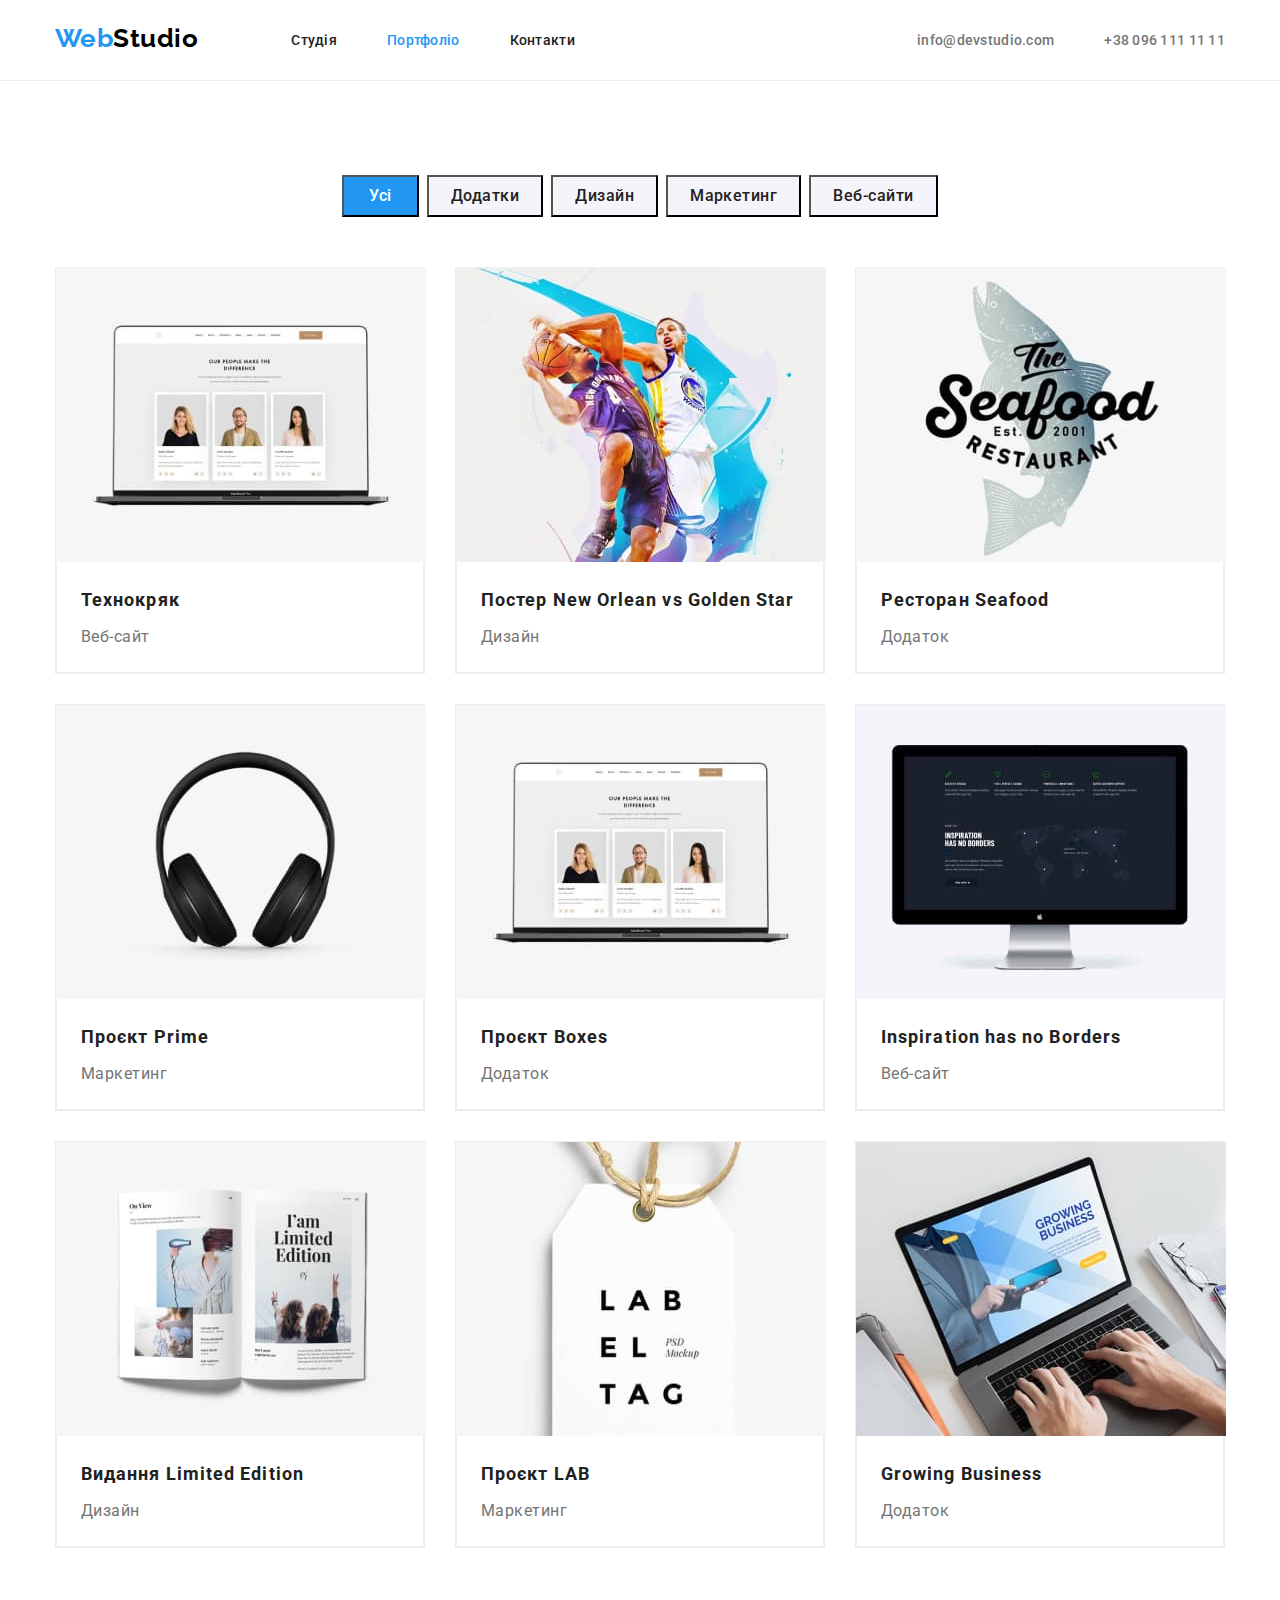
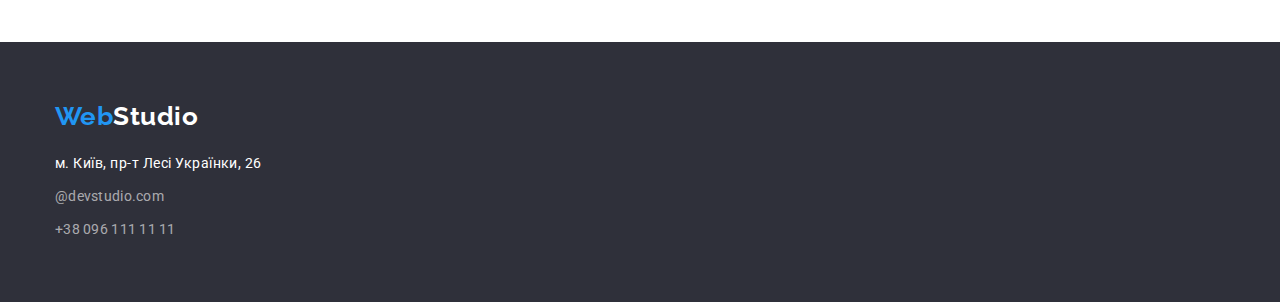
==== commit 7d09b626: "corrected bottom size" ====
--- a/portfolio.html
+++ b/portfolio.html
@@ -57,7 +57,7 @@
         <div class="container">
           <ul class="benefits-list list">
             <li class="item">
-              <button type="button" class="btn primery">Усі</button>
+              <button type="button" class="btn primary">Усі</button>
             </li>
             <li class="item">
               <button type="button" class="btn secondary">Додатки</button>
--- a/css/styles.css
+++ b/css/styles.css
@@ -321,10 +321,6 @@
   padding-right: 0;
 }
 
-/* .team-image {
-
-} */
-
 .team-position {
   padding-top: 30px;
   padding-bottom: 30px;
@@ -374,7 +370,7 @@
   letter-spacing: 0.03em;
 }
 
-.primery {
+.primary {
   background-color: var(--bg-accent-color);
   color: var(--white-color);
 }
@@ -398,6 +394,12 @@
   justify-content: center;
   margin-bottom: 50px;
 }
+.btn.primary {
+  padding: 6px 25px;
+}
+.btn.secondary {
+  padding: 6px 22px;
+}
 
 .benefits-list .item {
   margin-right: 8px;
